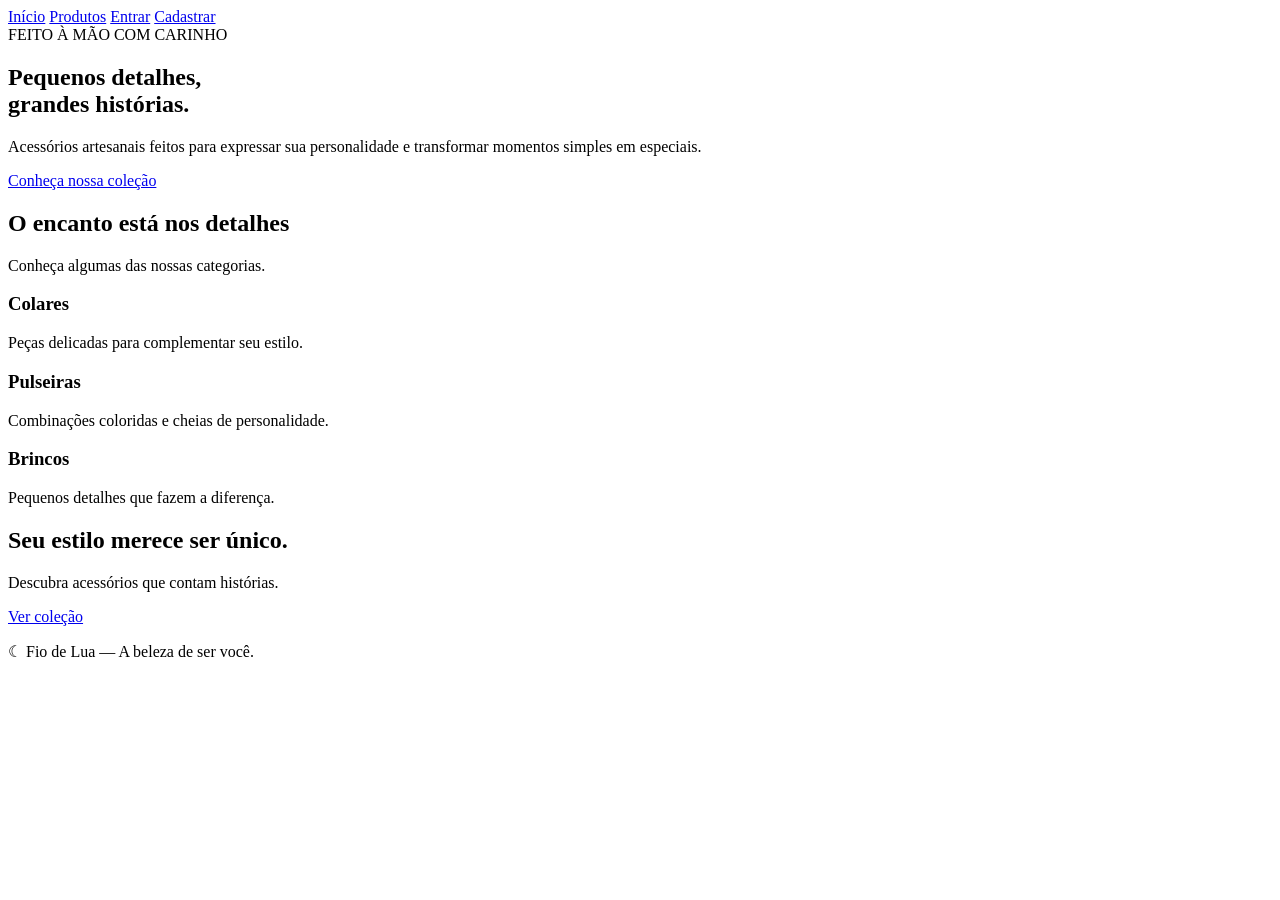
==== index.html @ 05ab9758 "Rename Avaliacao03_Marina/index.html to index.html" ====
<!DOCTYPE html>
<html lang="pt-BR">
<head>
    <meta charset="UTF-8">
    <meta name="viewport" content="width=device-width, initial-scale=1.0">
    <title>Fio de Lua | Início</title>
    <link rel="stylesheet" href="style.css">
</head>
<body>

<header>
    <nav>
        <a href="index.html">Início</a>
        <a href="produtoteste.html">Produtos</a>
        <a href="login.html">Entrar</a>
        <a href="new.html">Cadastrar</a>
    </nav>
</header>

<main>
    <section class="hero">
        <div class="hero-content">
            <span class="tag">FEITO À MÃO COM CARINHO</span>
            <h1>Pequenos detalhes,<br>grandes histórias.</h1>
            <p>Acessórios artesanais feitos para expressar sua personalidade e transformar momentos simples em especiais.</p>
            <a href="produto.html" class="btn">Conheça nossa coleção</a>
        </div>
    </section>

    <section class="section">
        <h2>O encanto está nos detalhes</h2>
        <p class="subtitle">Conheça algumas das nossas categorias.</p>

                <h3>Colares</h3>
                <p>Peças delicadas para complementar seu estilo.</p>
            


                <h3>Pulseiras</h3>
                <p>Combinações coloridas e cheias de personalidade.</p>
            

            
                <h3>Brincos</h3>
                <p>Pequenos detalhes que fazem a diferença.</p>
            
        </div>
    </section>

    <section class="banner">
        <h2>Seu estilo merece ser único.</h2>
        <p>Descubra acessórios que contam histórias.</p>
        <a href="produto.html" class="btn btn-light">Ver coleção</a>
    </section>
</main>

<footer>
    <p>☾ Fio de Lua — A beleza de ser você.</p>

</footer>

</body>
</html>
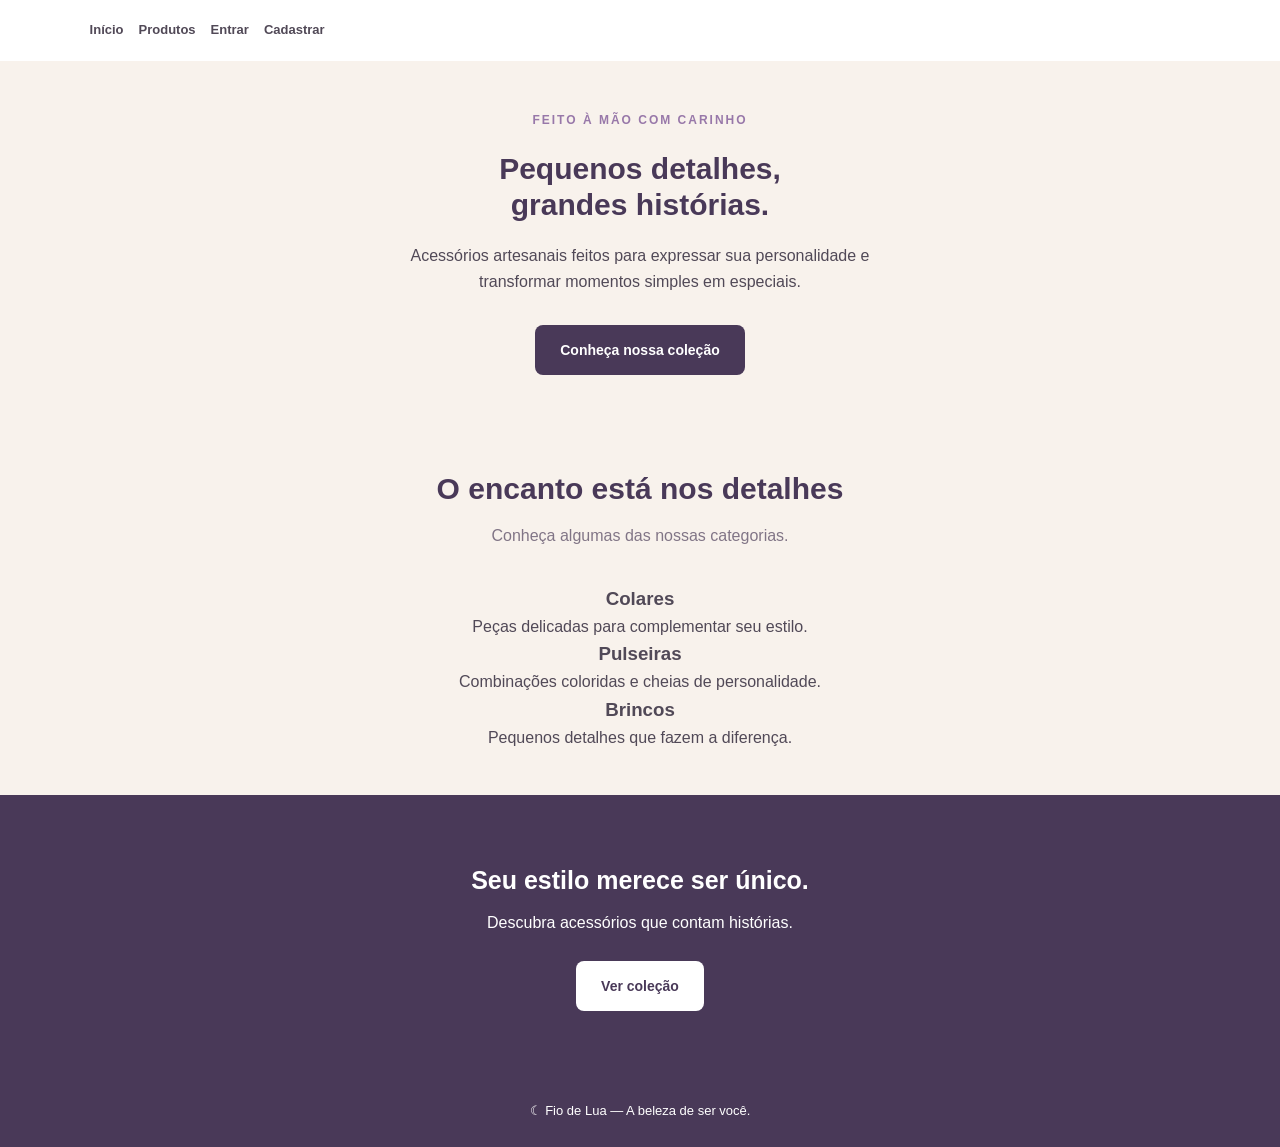
==== commit aa17d041: "index.html" ====
--- a/index.html
+++ b/index.html
@@ -11,7 +11,7 @@
 <header>
     <nav>
         <a href="index.html">Início</a>
-        <a href="produtoteste.html">Produtos</a>
+        <a href="produto.html">Produtos</a>
         <a href="login.html">Entrar</a>
         <a href="new.html">Cadastrar</a>
     </nav>
--- a/style.css
+++ b/style.css
@@ -0,0 +1,396 @@
+
+* {
+    margin: 0;
+    padding: 0;
+    box-sizing: border-box;
+}
+
+:root {
+    --roxo: #493958;
+    --lilas: #B99BCB;
+    --rosa: #D9A6AE;
+    --creme: #F8F2EC;
+    --branco: #FFFFFF;
+    --texto: #514957;
+}
+
+body {
+    font-family: Arial, Helvetica, sans-serif;
+    background-color: var(--creme);
+    color: var(--texto);
+    line-height: 1.6;
+}
+
+a {
+    text-decoration: none;
+    color: inherit;
+}
+
+
+
+header {
+    background-color: var(--branco);
+    padding: 20px 7%;
+    display: flex;
+    justify-content: space-between;
+    align-items: center;
+    gap: 20px;
+    flex-wrap: wrap;
+}
+
+.logo {
+    font-size: 25px;
+    font-weight: bold;
+    color: var(--roxo);
+}
+
+nav {
+    display: flex;
+    gap: 25px;
+    flex-wrap: wrap;
+}
+
+nav a {
+    font-size: 14px;
+    font-weight: bold;
+    transition: 0.3s;
+}
+
+nav a:hover {
+    color: var(--lilas);
+}
+
+
+.hero {
+    padding: 70px 8%;
+    display: flex;
+    align-items: center;
+    justify-content: space-between;
+    gap: 45px;
+}
+
+.hero-content {
+    flex: 1;
+}
+
+.tag {
+    color: #9878A9;
+    font-size: 12px;
+    font-weight: bold;
+    letter-spacing: 2px;
+}
+
+.hero h1 {
+    color: var(--roxo);
+    font-size: 46px;
+    line-height: 1.2;
+    margin: 20px 0;
+}
+
+.hero p {
+    margin-bottom: 30px;
+    max-width: 480px;
+}
+
+.hero-image {
+    flex: 1;
+}
+
+.hero-image img {
+    width: 100%;
+    height: 400px;
+    object-fit: cover;
+    border-radius: 20px;
+}
+
+
+
+.btn {
+    display: inline-block;
+    background-color: var(--roxo);
+    color: white;
+    border: none;
+    padding: 14px 25px;
+    border-radius: 8px;
+    font-size: 14px;
+    font-weight: bold;
+    cursor: pointer;
+    transition: 0.3s;
+}
+
+.btn:hover {
+    background-color: #765C85;
+    transform: translateY(-2px);
+}
+
+.btn-light {
+    background-color: white;
+    color: var(--roxo);
+}
+
+
+
+.section {
+    padding: 65px 8%;
+    text-align: center;
+}
+
+.section h2 {
+    font-size: 30px;
+    color: var(--roxo);
+}
+
+.subtitle {
+    margin: 10px 0 35px;
+    color: #817586;
+}
+
+
+.cards {
+    display: grid;
+    grid-template-columns: repeat(3, 1fr);
+    gap: 25px;
+    margin-top: 35px;
+}
+
+.card {
+    background-color: white;
+    padding: 15px;
+    border-radius: 15px;
+    transition: 0.3s;
+}
+
+.card:hover,
+.product-card:hover {
+    transform: translateY(-5px);
+}
+
+.card img {
+    width: 100%;
+    height: 220px;
+    object-fit: cover;
+    border-radius: 10px;
+}
+
+.card h3 {
+    color: var(--roxo);
+    margin: 15px 0 5px;
+}
+
+
+
+.banner {
+    background-color: var(--roxo);
+    color: white;
+    text-align: center;
+    padding: 65px 20px;
+}
+
+.banner h2 {
+    font-size: 30px;
+    margin-bottom: 10px;
+}
+
+.banner p {
+    margin-bottom: 25px;
+}
+
+
+
+.form-page {
+    min-height: 75vh;
+    display: flex;
+    align-items: center;
+    justify-content: center;
+    padding: 50px 20px;
+}
+
+.form-box {
+    background-color: white;
+    padding: 40px;
+    border-radius: 18px;
+    width: 100%;
+    max-width: 450px;
+    box-shadow: 0 5px 25px rgba(0,0,0,0.06);
+}
+
+.form-box h1 {
+    color: var(--roxo);
+    margin: 10px 0;
+}
+
+.form-box > p {
+    margin-bottom: 25px;
+}
+
+form {
+    display: flex;
+    flex-direction: column;
+}
+
+form label {
+    font-weight: bold;
+    margin-bottom: 7px;
+    margin-top: 15px;
+}
+
+form input {
+    padding: 13px;
+    border: 1px solid #D8CCD9;
+    border-radius: 8px;
+    outline: none;
+    font-size: 14px;
+    width: 100%;
+}
+
+form input:focus {
+    border-color: var(--lilas);
+    box-shadow: 0 0 0 3px rgba(185,155,203,0.15);
+}
+
+.form-btn {
+    margin-top: 25px;
+    width: 100%;
+}
+
+.form-footer {
+    text-align: center;
+    margin-top: 25px;
+    font-size: 14px;
+}
+
+.form-footer a {
+    color: #9878A9;
+    font-weight: bold;
+}
+
+
+
+.catalog-header {
+    text-align: center;
+    padding: 65px 20px 20px;
+}
+
+.catalog-header h1 {
+    color: var(--roxo);
+    font-size: 35px;
+    margin: 12px 0;
+}
+
+.catalog-header p {
+    color: #817586;
+}
+
+.products {
+    display: grid;
+    grid-template-columns: repeat(3, 1fr);
+    gap: 25px;
+}
+
+.product-card {
+    background-color: white;
+    border-radius: 15px;
+    overflow: hidden;
+    text-align: left;
+    transition: 0.3s;
+    box-shadow: 0 4px 15px rgba(0,0,0,0.04);
+}
+
+.product-card img {
+    width: 100%;
+    height: 230px;
+    object-fit: cover;
+}
+
+.product-info {
+    padding: 20px;
+}
+
+.category {
+    color: #9878A9;
+    font-size: 11px;
+    font-weight: bold;
+    letter-spacing: 1px;
+}
+
+.product-info h3 {
+    color: var(--roxo);
+    margin: 8px 0;
+}
+
+.product-info p {
+    font-size: 14px;
+    min-height: 65px;
+    margin-bottom: 15px;
+}
+
+.product-info strong {
+    color: #8C638F;
+    font-size: 18px;
+}
+
+
+
+footer {
+    background-color: var(--roxo);
+    color: white;
+    text-align: center;
+    padding: 25px 15px;
+    font-size: 13px;
+}
+
+footer p + p {
+    margin-top: 5px;
+    opacity: 0.75;
+}
+
+
+    nav {
+        justify-content: center;
+        gap: 15px;
+    }
+
+    .hero {
+        flex-direction: column;
+        text-align: center;
+        padding: 45px 6%;
+    }
+
+    .hero h1 {
+        font-size: 35px;
+    }
+
+    .hero-image img {
+        height: 300px;
+    }
+
+    .cards,
+    .products {
+        grid-template-columns: repeat(2, 1fr);
+    }
+
+    .catalog-header h1 {
+        font-size: 28px;
+    }
+
+
+    .hero h1 {
+        font-size: 30px;
+    }
+
+    .form-box {
+        padding: 25px;
+    }
+
+    .section {
+        padding: 45px 6%;
+    }
+
+    .banner h2 {
+        font-size: 25px;
+    }
+
+    nav a {
+        font-size: 13px;
+    }
+
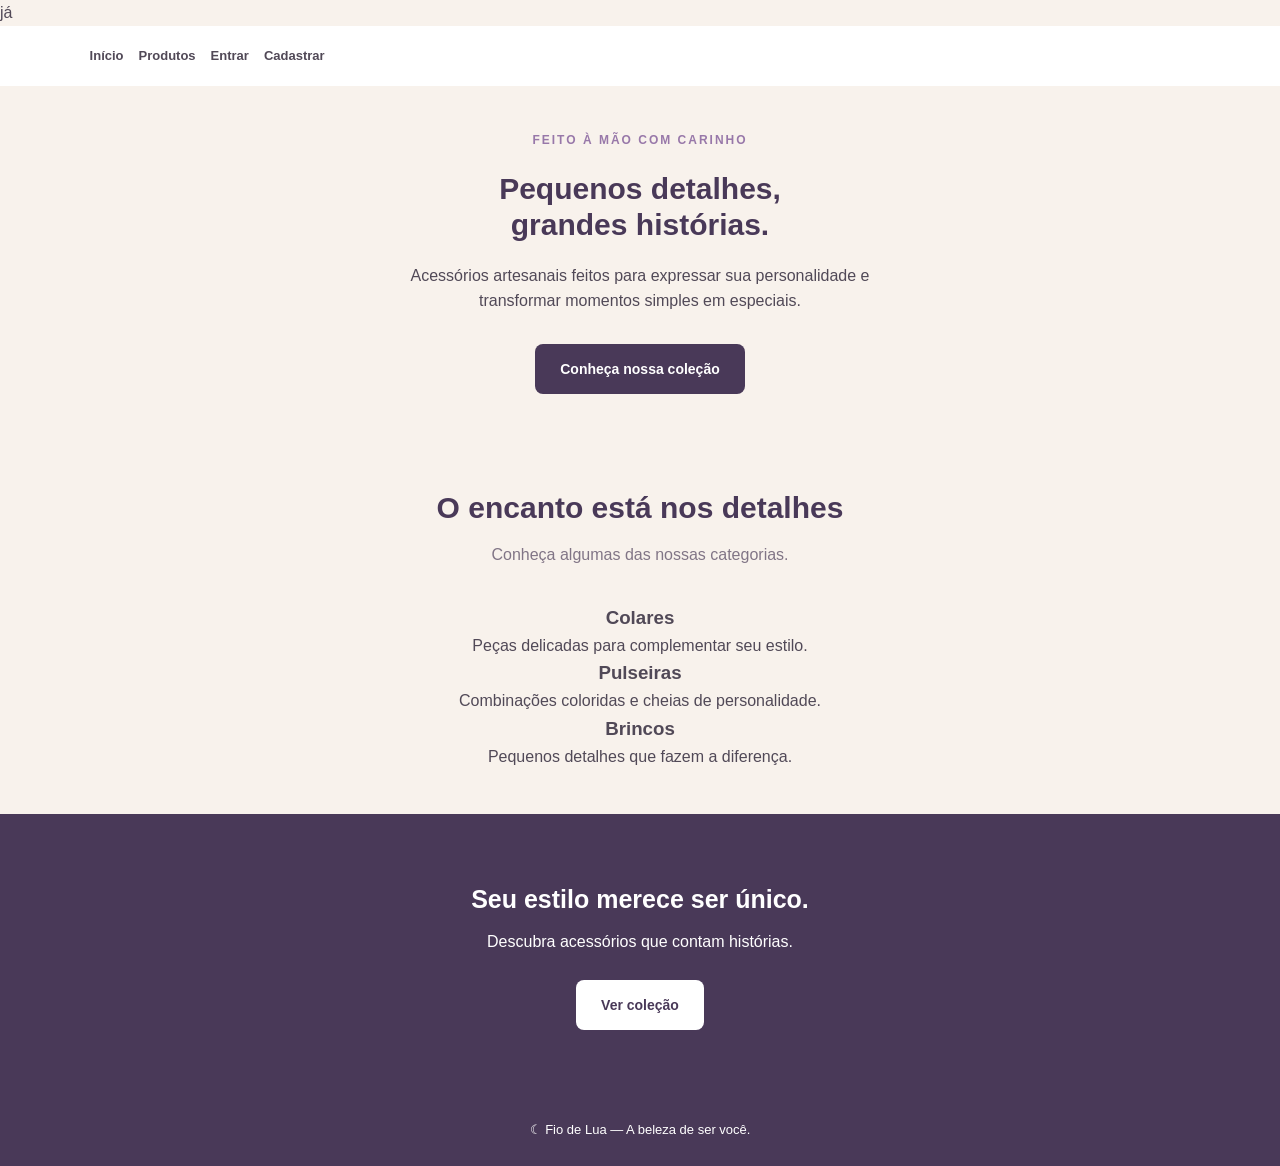
==== commit 392e1692: "index.html" ====
--- a/index.html
+++ b/index.html
@@ -1,4 +1,4 @@
-<!DOCTYPE html>
+já<!DOCTYPE html>
 <html lang="pt-BR">
 <head>
     <meta charset="UTF-8">
@@ -31,19 +31,21 @@
         <h2>O encanto está nos detalhes</h2>
         <p class="subtitle">Conheça algumas das nossas categorias.</p>
 
+        <div class="categories">
+            <article>
                 <h3>Colares</h3>
                 <p>Peças delicadas para complementar seu estilo.</p>
-            
+            </article>
 
-
+            <article>
                 <h3>Pulseiras</h3>
                 <p>Combinações coloridas e cheias de personalidade.</p>
-            
+            </article>
 
-            
+            <article>
                 <h3>Brincos</h3>
                 <p>Pequenos detalhes que fazem a diferença.</p>
-            
+            </article>
         </div>
     </section>
 
@@ -56,7 +58,6 @@
 
 <footer>
     <p>☾ Fio de Lua — A beleza de ser você.</p>
-
 </footer>
 
 </body>
